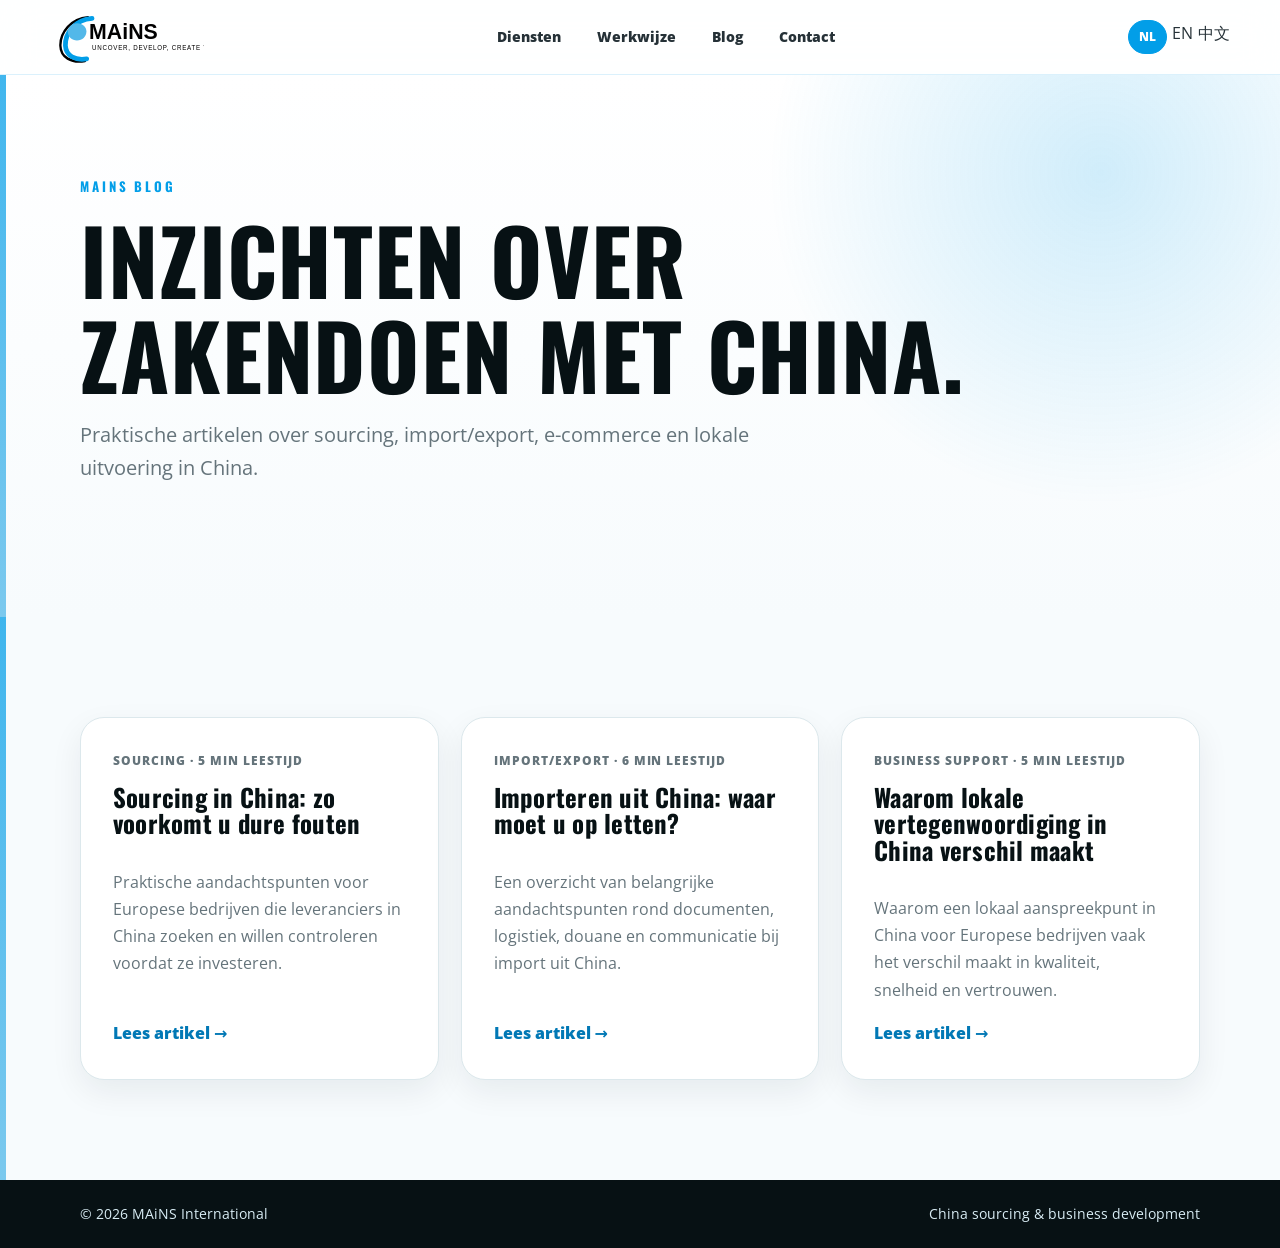
==== blog/index.html @ 285e6d2f "Add MAiNS blog section and initial articles" ====
<!doctype html>
<html lang="nl">
<head>
  <meta charset="utf-8">
  <meta name="viewport" content="width=device-width, initial-scale=1">
  <title>MAiNS Blog — China sourcing & business development</title>
  <meta name="description" content="Praktische artikelen over sourcing, import/export, e-commerce en lokale business support in China.">
  <meta property="og:title" content="MAiNS Blog — China sourcing & business development">
  <meta property="og:description" content="Praktische artikelen over sourcing, import/export, e-commerce en lokale business support in China.">
  <meta property="og:type" content="website">
  <meta name="theme-color" content="#029ee8">
  <link rel="stylesheet" href="../assets/styles.css?v=20260630-5">
</head>
<body>
  <a class="skip" href="#main">Naar inhoud</a>
  <header class="site-header" id="top">
    <nav class="nav" aria-label="Hoofdnavigatie">
      <a class="brand" href="../" aria-label="MAiNS International home"><img src="../assets/mains-logo.svg" alt="MAiNS International"></a>
      <div class="nav-links always-visible"><a href="../#services">Diensten</a><a href="../#process">Werkwijze</a><a href="./">Blog</a><a href="../#contact">Contact</a></div>
      <div class="language"><a class="lang-link active" href="../">NL</a><span>EN</span><span>中文</span></div>
    </nav>
  </header>
  <main id="main">
    <section class="blog-hero section">
      <div class="wrap">
        <p class="eyebrow">MAiNS Blog</p>
        <h1>Inzichten over zakendoen met China.</h1>
        <p class="lead">Praktische artikelen over sourcing, import/export, e-commerce en lokale uitvoering in China.</p>
      </div>
    </section>
    <section class="section blog-list-section">
      <div class="wrap blog-grid">
        <article class="blog-card">
          <p class="blog-meta">Sourcing · 5 min leestijd</p>
          <h2><a href="sourcing-in-china-voorkom-dure-fouten.html">Sourcing in China: zo voorkomt u dure fouten</a></h2>
          <p>Praktische aandachtspunten voor Europese bedrijven die leveranciers in China zoeken en willen controleren voordat ze investeren.</p>
          <a class="blog-read" href="sourcing-in-china-voorkom-dure-fouten.html">Lees artikel →</a>
        </article>
        <article class="blog-card">
          <p class="blog-meta">Import/export · 6 min leestijd</p>
          <h2><a href="importeren-uit-china-waar-moet-u-op-letten.html">Importeren uit China: waar moet u op letten?</a></h2>
          <p>Een overzicht van belangrijke aandachtspunten rond documenten, logistiek, douane en communicatie bij import uit China.</p>
          <a class="blog-read" href="importeren-uit-china-waar-moet-u-op-letten.html">Lees artikel →</a>
        </article>
        <article class="blog-card">
          <p class="blog-meta">Business support · 5 min leestijd</p>
          <h2><a href="waarom-lokale-vertegenwoordiging-in-china-verschil-maakt.html">Waarom lokale vertegenwoordiging in China verschil maakt</a></h2>
          <p>Waarom een lokaal aanspreekpunt in China voor Europese bedrijven vaak het verschil maakt in kwaliteit, snelheid en vertrouwen.</p>
          <a class="blog-read" href="waarom-lokale-vertegenwoordiging-in-china-verschil-maakt.html">Lees artikel →</a>
        </article>
      </div>
    </section>
  </main>
  <footer class="footer"><div class="wrap footer-inner"><span>© 2026 MAiNS International</span><span>China sourcing & business development</span></div></footer>
</body>
</html>
---- assets/styles.css ----
@import url('https://fonts.googleapis.com/css2?family=Open+Sans:wght@400;600;700;800&family=Oswald:wght@500;600;700&display=swap');

:root {
  --ink: #071114;
  --text: #263238;
  --muted: #65747b;
  --line: #dce8ec;
  --bg: #f7fbfd;
  --panel: #ffffff;
  --blue: #029ee8;
  --blue-dark: #0178b5;
  --light-blue: #52b8e9;
  --cream: #f2fbff;
  --shadow: 0 22px 60px rgba(5, 28, 38, .10);
  --shadow-soft: 0 12px 32px rgba(5, 28, 38, .07);
  --radius: 22px;
}

* { box-sizing: border-box; }
html { scroll-behavior: smooth; }
body {
  margin: 0;
  font-family: 'Open Sans', system-ui, -apple-system, BlinkMacSystemFont, sans-serif;
  color: var(--text);
  background: var(--bg);
  line-height: 1.7;
  -webkit-font-smoothing: antialiased;
}

.skip { position: absolute; left: -999px; }
.skip:focus { left: 1rem; top: 1rem; background: var(--blue); color: #fff; padding: .7rem 1rem; z-index: 999; border-radius: 999px; }
.wrap { width: min(1120px, calc(100% - 48px)); margin-inline: auto; }

.site-header {
  position: sticky;
  top: 0;
  z-index: 100;
  background: rgba(255, 255, 255, .88);
  backdrop-filter: blur(18px);
  border-bottom: 1px solid rgba(2, 158, 232, .14);
}
.nav {
  min-height: 74px;
  width: min(1180px, calc(100% - 48px));
  margin: auto;
  display: flex;
  align-items: center;
  justify-content: space-between;
  gap: 1rem;
}
.brand img { width: 154px; height: auto; display: block; }
.nav-links { display: flex; gap: .35rem; align-items: center; }
.nav-links a {
  color: #253137;
  text-decoration: none;
  font-weight: 800;
  font-size: .9rem;
  padding: .6rem .95rem;
  border-radius: 999px;
  transition: .2s ease;
}
.nav-links a:hover { background: rgba(2,158,232,.10); color: var(--blue-dark); }
.menu-toggle { display: none; }
.language { display: flex; gap: .32rem; }
.language button {
  appearance: none;
  border: 1px solid rgba(2,158,232,.24);
  background: #fff;
  color: var(--ink);
  border-radius: 999px;
  padding: .38rem .62rem;
  font-size: .72rem;
  font-weight: 900;
  cursor: pointer;
  transition: .2s ease;
}
.language button:hover,
.language button.active { border-color: var(--blue); background: var(--blue); color: #fff; }

.section { padding: 100px 0; position: relative; }
.section::before {
  content: '';
  position: absolute;
  inset: 0 auto 0 0;
  width: 6px;
  background: linear-gradient(180deg, var(--blue), var(--light-blue));
  opacity: .75;
}
.section.muted { background: linear-gradient(180deg, #f1f8fb, var(--bg)); border-block: 1px solid var(--line); }

.eyebrow {
  text-transform: uppercase;
  letter-spacing: .22em;
  color: var(--blue);
  font-family: 'Oswald', sans-serif;
  font-weight: 800;
  font-size: .82rem;
  margin: 0 0 .9rem;
}
h1, h2, h3 {
  font-family: 'Oswald', sans-serif;
  color: var(--ink);
  text-transform: uppercase;
  line-height: 1.06;
  margin: 0 0 1rem;
  letter-spacing: .01em;
}
h1 { font-size: clamp(3rem, 7vw, 6.3rem); max-width: 980px; }
h2 { font-size: clamp(2rem, 4vw, 3.55rem); max-width: 900px; }
h3 { font-size: 1.28rem; }
.lead { font-size: clamp(1.08rem, 1.55vw, 1.28rem); color: var(--muted); max-width: 760px; margin: 0 0 2rem; }
.section-intro { font-size: 1.08rem; color: var(--muted); max-width: 780px; margin: 0 0 2.6rem; }
.quote { font-weight: 900; color: var(--ink); letter-spacing: .055em; text-transform: uppercase; font-size: .9rem; margin-top: 1.35rem; }

.actions { display: flex; gap: .8rem; flex-wrap: wrap; margin-top: 2rem; }
.button {
  display: inline-flex;
  align-items: center;
  justify-content: center;
  text-decoration: none;
  border-radius: 14px;
  font-weight: 900;
  font-size: .9rem;
  padding: 1rem 1.45rem;
  border: 2px solid var(--blue);
  text-transform: uppercase;
  letter-spacing: .03em;
  transition: .22s ease;
}
.button.primary { background: linear-gradient(135deg, var(--blue), var(--blue-dark)); color: #fff; border-color: transparent; box-shadow: 0 14px 30px rgba(2,158,232,.30); }
.button.primary:hover { transform: translateY(-2px); box-shadow: 0 18px 38px rgba(2,158,232,.42); }
.button.ghost { color: var(--blue-dark); background: rgba(255,255,255,.62); }
.button.ghost:hover { background: rgba(2,158,232,.1); }

.hero {
  min-height: 720px;
  display: grid;
  align-items: center;
  overflow: hidden;
  background:
    radial-gradient(circle at 92% 22%, rgba(2,158,232,.22), transparent 28%),
    radial-gradient(circle at 78% 70%, rgba(82,184,233,.16), transparent 24%),
    linear-gradient(180deg, #fff, var(--bg));
}
.hero::after {
  content: 'MAiNS';
  position: absolute;
  right: clamp(-2rem, 3vw, 5rem);
  bottom: 5rem;
  font-family: 'Oswald', sans-serif;
  font-size: clamp(6rem, 18vw, 16rem);
  font-weight: 700;
  line-height: 1;
  color: rgba(2, 158, 232, .055);
  pointer-events: none;
}
.hero-grid { max-width: 980px; position: relative; z-index: 1; }
.hero-tags { display: flex; gap: .6rem; flex-wrap: wrap; margin-top: 1.35rem; }
.hero-tags span {
  display: inline-flex;
  align-items: center;
  gap: .45rem;
  padding: .62rem .9rem;
  border-radius: 999px;
  background: #fff;
  border: 1px solid rgba(2,158,232,.18);
  color: var(--ink);
  font-weight: 900;
  font-size: .84rem;
  box-shadow: 0 8px 24px rgba(5, 28, 38, .06);
}
.hero-tags span::before { content: ''; width: .42rem; height: .42rem; border-radius: 999px; background: var(--blue); }

.cards { display: grid; gap: 1.35rem; margin-top: 2.5rem; }
.cards.four { grid-template-columns: repeat(4, 1fr); }
.cards.three { grid-template-columns: repeat(3, 1fr); }
.card {
  background: rgba(255,255,255,.94);
  border: 1px solid var(--line);
  border-radius: 24px;
  padding: 2rem 1.45rem;
  box-shadow: var(--shadow-soft);
  transition: .25s ease;
  display: flex;
  flex-direction: column;
}
.card:hover { transform: translateY(-5px); box-shadow: var(--shadow); border-color: rgba(2,158,232,.36); }
.card-number { color: var(--blue); font-family: 'Oswald', sans-serif; font-size: 1.05rem; font-weight: 800; display: block; margin-bottom: .75rem; }
.card h3 { text-transform: none; margin-bottom: .75rem; }
.card p { color: var(--text); font-size: .96rem; margin: 0 0 1rem; }
.card ul { padding-left: 1.1rem; margin: auto 0 0; font-size: .9rem; }
.card li { color: var(--muted); margin-bottom: .4rem; }

.steps { display: grid; grid-template-columns: repeat(4, 1fr); gap: 1rem; margin-top: 2.5rem; }
.step { background: var(--panel); border: 1px solid var(--line); border-radius: 22px; padding: 1.45rem; border-top: 5px solid var(--light-blue); box-shadow: var(--shadow-soft); }
.step b { font-family: 'Oswald', sans-serif; color: var(--ink); text-transform: uppercase; font-size: .98rem; display: block; margin-bottom: .55rem; }
.step span { color: var(--muted); }

.callout-section { background: linear-gradient(135deg, var(--ink), var(--blue-dark)); color: #fff; }
.callout-section::before { background: rgba(255,255,255,.42); }
.callout-card { display: grid; grid-template-columns: 1.08fr .92fr; gap: 3rem; align-items: start; }
.callout-card .eyebrow, .callout-card h2, .callout-card p { color: #fff; }
.callout-card p { font-size: 1.08rem; max-width: 720px; }
.checklist { display: grid; gap: .75rem; margin: 0; padding: 0; list-style: none; }
.checklist li { background: rgba(255,255,255,.12); border: 1px solid rgba(255,255,255,.22); padding: 1rem 1.25rem 1rem 2.6rem; border-radius: 16px; font-weight: 800; position: relative; }
.checklist li::before { content: '✓'; position: absolute; left: 1rem; top: 50%; transform: translateY(-50%); font-weight: 900; color: #fff; }

.contact { background: #fff; }
.contact-grid { display: grid; grid-template-columns: 1fr .82fr; gap: 3rem; align-items: start; }
.contact-note { color: var(--muted); font-weight: 700; margin: 1rem 0 1.5rem; }
.address-card { background: var(--ink); color: #dff5ff; border-radius: 26px; padding: 2rem; box-shadow: var(--shadow); font-style: normal; }
.address-card strong { color: #fff; }
.address-card a { color: #fff; text-decoration-color: rgba(255,255,255,.55); }

.blog-hero { min-height: 440px; display: grid; align-items: center; background: radial-gradient(circle at 86% 18%, rgba(2,158,232,.18), transparent 28%), linear-gradient(180deg, #fff, var(--bg)); }
.blog-grid { display: grid; grid-template-columns: repeat(3, 1fr); gap: 1.35rem; }
.blog-card { background: #fff; border: 1px solid var(--line); border-radius: 24px; padding: 2rem; box-shadow: var(--shadow-soft); display: flex; flex-direction: column; min-height: 320px; transition: .25s ease; }
.blog-card:hover { transform: translateY(-5px); box-shadow: var(--shadow); border-color: rgba(2,158,232,.36); }
.blog-card h2 { font-size: 1.55rem; text-transform: none; }
.blog-card h2 a { color: var(--ink); text-decoration: none; }
.blog-card p { color: var(--muted); }
.blog-meta { color: var(--blue-dark); font-weight: 900; text-transform: uppercase; letter-spacing: .08em; font-size: .78rem; margin: 0 0 .8rem; }
.blog-read, .blog-back { color: var(--blue-dark); font-weight: 900; text-decoration: none; }
.blog-read { margin-top: auto; }
.article-wrap { max-width: 820px; }
.article h1 { font-size: clamp(2.45rem, 5vw, 4.8rem); }
.article h2 { font-size: clamp(1.55rem, 3vw, 2.25rem); margin-top: 2.2rem; text-transform: none; }
.article p { font-size: 1.06rem; color: var(--text); }
.article-cta { margin-top: 3rem; padding: 2rem; border-radius: 24px; background: linear-gradient(135deg, var(--ink), var(--blue-dark)); color: #fff; }
.article-cta h2, .article-cta p { color: #fff; }
.article-cta h2 { margin-top: 0; }
.lang-link { color: var(--ink); text-decoration: none; border: 1px solid rgba(2,158,232,.24); border-radius: 999px; padding: .38rem .62rem; font-size: .72rem; font-weight: 900; }
.lang-link.active { background: var(--blue); color: #fff; border-color: var(--blue); }

.footer { background: var(--ink); color: #d8ecf4; padding: 1.35rem 0; }
.footer-inner { display: flex; align-items: center; justify-content: space-between; gap: 1rem; font-size: .9rem; }

@media (max-width: 980px) {
  .nav { flex-wrap: wrap; padding: .8rem 0; }
  .menu-toggle { display: inline-flex; appearance: none; border: 1px solid var(--line); border-radius: 999px; padding: .5rem .8rem; background: #fff; font-weight: 900; }
  .nav-links { display: none; width: 100%; order: 4; flex-direction: column; align-items: stretch; padding-bottom: .75rem; }
  .nav-links.open { display: flex; }
  .nav-links a { background: #fff; }
  .contact-grid, .callout-card { grid-template-columns: 1fr; }
  .blog-grid { grid-template-columns: 1fr; }
  .cards.four, .cards.three, .steps { grid-template-columns: repeat(2, 1fr); }
  .hero { min-height: auto; padding: 72px 0; }
}

@media (max-width: 640px) {
  .wrap, .nav { width: min(100% - 28px, 1120px); }
  .section { padding: 72px 0; }
  h1 { font-size: clamp(2.5rem, 13vw, 4rem); }
  .actions .button { width: 100%; }
  .cards.four, .cards.three, .steps { grid-template-columns: 1fr; }
  .footer-inner { flex-direction: column; align-items: flex-start; }
  .brand img { width: 135px; }
  .language { width: 100%; order: 3; }
}
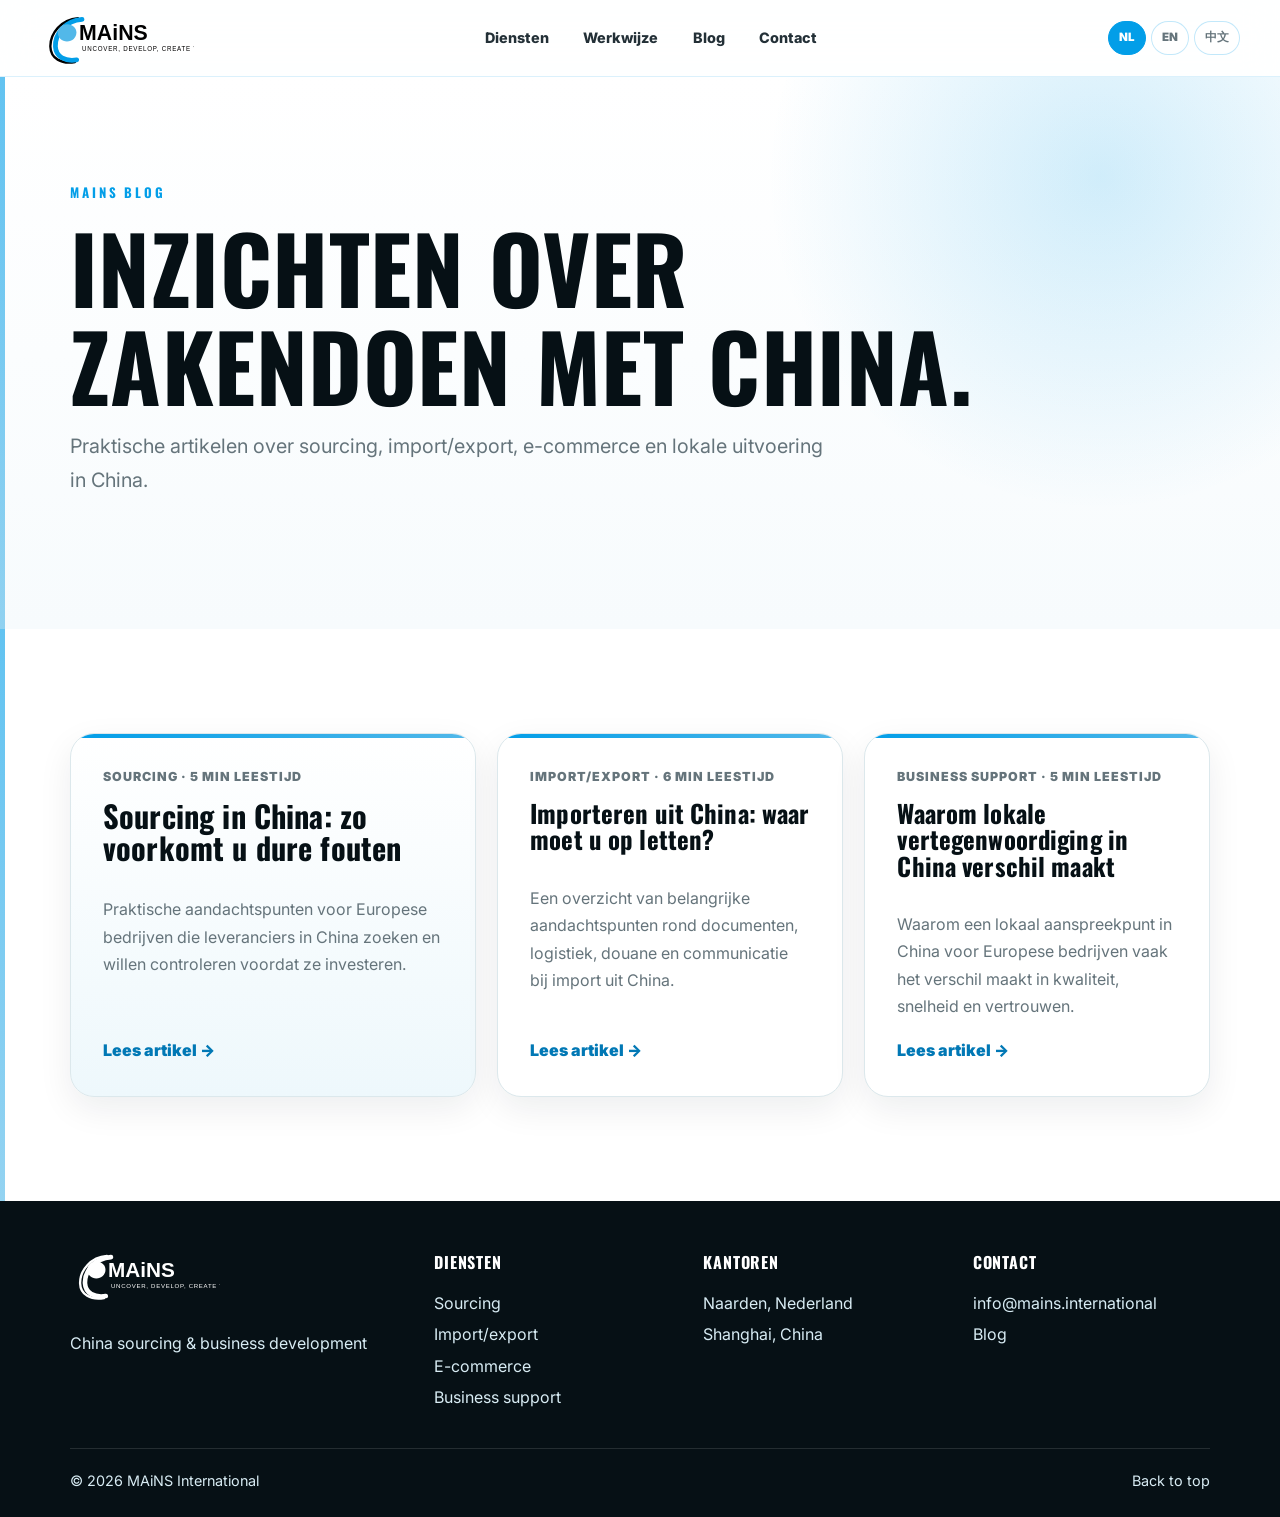
==== commit 33be60ca: "Upgrade MAiNS premium visual design" ====
--- a/blog/index.html
+++ b/blog/index.html
@@ -9,7 +9,7 @@
   <meta property="og:description" content="Praktische artikelen over sourcing, import/export, e-commerce en lokale business support in China.">
   <meta property="og:type" content="website">
   <meta name="theme-color" content="#029ee8">
-  <link rel="stylesheet" href="../assets/styles.css?v=20260630-5">
+  <link rel="stylesheet" href="../assets/styles.css?v=20260630-6">
 </head>
 <body>
   <a class="skip" href="#main">Naar inhoud</a>
@@ -30,7 +30,7 @@
     </section>
     <section class="section blog-list-section">
       <div class="wrap blog-grid">
-        <article class="blog-card">
+        <article class="blog-card featured">
           <p class="blog-meta">Sourcing · 5 min leestijd</p>
           <h2><a href="sourcing-in-china-voorkom-dure-fouten.html">Sourcing in China: zo voorkomt u dure fouten</a></h2>
           <p>Praktische aandachtspunten voor Europese bedrijven die leveranciers in China zoeken en willen controleren voordat ze investeren.</p>
@@ -51,6 +51,14 @@
       </div>
     </section>
   </main>
-  <footer class="footer"><div class="wrap footer-inner"><span>© 2026 MAiNS International</span><span>China sourcing & business development</span></div></footer>
+  <footer class="footer">
+    <div class="wrap footer-grid">
+      <div><img src="../assets/mains-logo.svg" alt="MAiNS International" class="footer-logo"><p>China sourcing & business development</p></div>
+      <div><strong>Diensten</strong><a href="../#services">Sourcing</a><a href="../#services">Import/export</a><a href="../#services">E-commerce</a><a href="../#services">Business support</a></div>
+      <div><strong>Kantoren</strong><span>Naarden, Nederland</span><span>Shanghai, China</span></div>
+      <div><strong>Contact</strong><a href="mailto:info@mains.international">info@mains.international</a><a href="./">Blog</a></div>
+    </div>
+    <div class="wrap footer-bottom"><span>© 2026 MAiNS International</span><a href="#top">Back to top</a></div>
+  </footer>
 </body>
 </html>
--- a/assets/styles.css
+++ b/assets/styles.css
@@ -1,8 +1,8 @@
-@import url('https://fonts.googleapis.com/css2?family=Open+Sans:wght@400;600;700;800&family=Oswald:wght@500;600;700&display=swap');
+@import url('https://fonts.googleapis.com/css2?family=Inter:wght@400;500;600;700;800&family=Oswald:wght@500;600;700&display=swap');
 
 :root {
-  --ink: #071114;
-  --text: #263238;
+  --ink: #061015;
+  --text: #28363c;
   --muted: #65747b;
   --line: #dce8ec;
   --bg: #f7fbfd;
@@ -10,26 +10,26 @@
   --blue: #029ee8;
   --blue-dark: #0178b5;
   --light-blue: #52b8e9;
-  --cream: #f2fbff;
-  --shadow: 0 22px 60px rgba(5, 28, 38, .10);
-  --shadow-soft: 0 12px 32px rgba(5, 28, 38, .07);
-  --radius: 22px;
+  --soft: #eef8fc;
+  --shadow: 0 24px 70px rgba(5, 28, 38, .11);
+  --shadow-soft: 0 12px 34px rgba(5, 28, 38, .075);
+  --radius: 24px;
 }
 
 * { box-sizing: border-box; }
 html { scroll-behavior: smooth; }
 body {
   margin: 0;
-  font-family: 'Open Sans', system-ui, -apple-system, BlinkMacSystemFont, sans-serif;
+  font-family: 'Inter', system-ui, -apple-system, BlinkMacSystemFont, sans-serif;
   color: var(--text);
   background: var(--bg);
-  line-height: 1.7;
+  line-height: 1.72;
   -webkit-font-smoothing: antialiased;
 }
 
 .skip { position: absolute; left: -999px; }
 .skip:focus { left: 1rem; top: 1rem; background: var(--blue); color: #fff; padding: .7rem 1rem; z-index: 999; border-radius: 999px; }
-.wrap { width: min(1120px, calc(100% - 48px)); margin-inline: auto; }
+.wrap { width: min(1140px, calc(100% - 48px)); margin-inline: auto; }
 
 .site-header {
   position: sticky;
@@ -40,8 +40,8 @@
   border-bottom: 1px solid rgba(2, 158, 232, .14);
 }
 .nav {
-  min-height: 74px;
-  width: min(1180px, calc(100% - 48px));
+  min-height: 76px;
+  width: min(1200px, calc(100% - 48px));
   margin: auto;
   display: flex;
   align-items: center;
@@ -49,20 +49,21 @@
   gap: 1rem;
 }
 .brand img { width: 154px; height: auto; display: block; }
-.nav-links { display: flex; gap: .35rem; align-items: center; }
+.nav-links { display: flex; gap: .25rem; align-items: center; }
 .nav-links a {
-  color: #253137;
+  color: #233037;
   text-decoration: none;
   font-weight: 800;
   font-size: .9rem;
-  padding: .6rem .95rem;
+  padding: .62rem .95rem;
   border-radius: 999px;
   transition: .2s ease;
 }
 .nav-links a:hover { background: rgba(2,158,232,.10); color: var(--blue-dark); }
 .menu-toggle { display: none; }
-.language { display: flex; gap: .32rem; }
-.language button {
+.language { display: flex; gap: .32rem; align-items: center; }
+.language button,
+.language span {
   appearance: none;
   border: 1px solid rgba(2,158,232,.24);
   background: #fff;
@@ -74,18 +75,13 @@
   cursor: pointer;
   transition: .2s ease;
 }
+.language span { color: var(--muted); cursor: default; }
 .language button:hover,
 .language button.active { border-color: var(--blue); background: var(--blue); color: #fff; }
-
-.section { padding: 100px 0; position: relative; }
-.section::before {
-  content: '';
-  position: absolute;
-  inset: 0 auto 0 0;
-  width: 6px;
-  background: linear-gradient(180deg, var(--blue), var(--light-blue));
-  opacity: .75;
-}
+.lang-link { color: #fff; text-decoration: none; background: var(--blue); border: 1px solid var(--blue); border-radius: 999px; padding: .38rem .62rem; font-size: .72rem; font-weight: 900; }
+
+.section { padding: 104px 0; position: relative; }
+.section::before { content: ''; position: absolute; inset: 0 auto 0 0; width: 5px; background: linear-gradient(180deg, var(--blue), var(--light-blue)); opacity: .62; }
 .section.muted { background: linear-gradient(180deg, #f1f8fb, var(--bg)); border-block: 1px solid var(--line); }
 
 .eyebrow {
@@ -97,103 +93,59 @@
   font-size: .82rem;
   margin: 0 0 .9rem;
 }
-h1, h2, h3 {
-  font-family: 'Oswald', sans-serif;
-  color: var(--ink);
-  text-transform: uppercase;
-  line-height: 1.06;
-  margin: 0 0 1rem;
-  letter-spacing: .01em;
-}
-h1 { font-size: clamp(3rem, 7vw, 6.3rem); max-width: 980px; }
-h2 { font-size: clamp(2rem, 4vw, 3.55rem); max-width: 900px; }
-h3 { font-size: 1.28rem; }
-.lead { font-size: clamp(1.08rem, 1.55vw, 1.28rem); color: var(--muted); max-width: 760px; margin: 0 0 2rem; }
+h1, h2, h3 { font-family: 'Oswald', sans-serif; color: var(--ink); line-height: 1.06; margin: 0 0 1rem; letter-spacing: .005em; }
+h1 { font-size: clamp(3.1rem, 7.2vw, 6.4rem); max-width: 1010px; text-transform: uppercase; }
+h2 { font-size: clamp(2rem, 4vw, 3.55rem); max-width: 900px; text-transform: uppercase; }
+h3 { font-size: 1.32rem; }
+.lead { font-size: clamp(1.08rem, 1.55vw, 1.28rem); color: var(--muted); max-width: 760px; margin: 0 0 1.7rem; }
 .section-intro { font-size: 1.08rem; color: var(--muted); max-width: 780px; margin: 0 0 2.6rem; }
-.quote { font-weight: 900; color: var(--ink); letter-spacing: .055em; text-transform: uppercase; font-size: .9rem; margin-top: 1.35rem; }
 
 .actions { display: flex; gap: .8rem; flex-wrap: wrap; margin-top: 2rem; }
-.button {
-  display: inline-flex;
-  align-items: center;
-  justify-content: center;
-  text-decoration: none;
-  border-radius: 14px;
-  font-weight: 900;
-  font-size: .9rem;
-  padding: 1rem 1.45rem;
-  border: 2px solid var(--blue);
-  text-transform: uppercase;
-  letter-spacing: .03em;
-  transition: .22s ease;
-}
+.button { display: inline-flex; align-items: center; justify-content: center; text-decoration: none; border-radius: 14px; font-weight: 900; font-size: .9rem; padding: 1rem 1.45rem; border: 2px solid var(--blue); text-transform: uppercase; letter-spacing: .03em; transition: .22s ease; }
 .button.primary { background: linear-gradient(135deg, var(--blue), var(--blue-dark)); color: #fff; border-color: transparent; box-shadow: 0 14px 30px rgba(2,158,232,.30); }
 .button.primary:hover { transform: translateY(-2px); box-shadow: 0 18px 38px rgba(2,158,232,.42); }
-.button.ghost { color: var(--blue-dark); background: rgba(255,255,255,.62); }
-.button.ghost:hover { background: rgba(2,158,232,.1); }
-
-.hero {
-  min-height: 720px;
-  display: grid;
-  align-items: center;
-  overflow: hidden;
-  background:
-    radial-gradient(circle at 92% 22%, rgba(2,158,232,.22), transparent 28%),
-    radial-gradient(circle at 78% 70%, rgba(82,184,233,.16), transparent 24%),
-    linear-gradient(180deg, #fff, var(--bg));
-}
-.hero::after {
-  content: 'MAiNS';
-  position: absolute;
-  right: clamp(-2rem, 3vw, 5rem);
-  bottom: 5rem;
-  font-family: 'Oswald', sans-serif;
-  font-size: clamp(6rem, 18vw, 16rem);
-  font-weight: 700;
-  line-height: 1;
-  color: rgba(2, 158, 232, .055);
-  pointer-events: none;
-}
-.hero-grid { max-width: 980px; position: relative; z-index: 1; }
-.hero-tags { display: flex; gap: .6rem; flex-wrap: wrap; margin-top: 1.35rem; }
-.hero-tags span {
-  display: inline-flex;
-  align-items: center;
-  gap: .45rem;
-  padding: .62rem .9rem;
-  border-radius: 999px;
-  background: #fff;
-  border: 1px solid rgba(2,158,232,.18);
-  color: var(--ink);
-  font-weight: 900;
-  font-size: .84rem;
-  box-shadow: 0 8px 24px rgba(5, 28, 38, .06);
-}
-.hero-tags span::before { content: ''; width: .42rem; height: .42rem; border-radius: 999px; background: var(--blue); }
+.button.ghost { color: var(--blue-dark); background: rgba(255,255,255,.76); }
+.button.ghost:hover { background: rgba(2,158,232,.10); }
+
+.hero { min-height: 760px; display: grid; align-items: center; overflow: hidden; background: radial-gradient(circle at 88% 22%, rgba(2,158,232,.22), transparent 27%), radial-gradient(circle at 70% 76%, rgba(82,184,233,.16), transparent 25%), linear-gradient(180deg, #fff, var(--bg)); }
+.hero::after { content: 'MAiNS'; position: absolute; right: clamp(-4rem, 1vw, 4rem); bottom: 3rem; font-family: 'Oswald', sans-serif; font-size: clamp(6rem, 18vw, 16rem); font-weight: 700; line-height: 1; color: rgba(2, 158, 232, .055); pointer-events: none; }
+.hero-grid { position: relative; z-index: 1; display: grid; gap: 2.4rem; }
+.hero-copy { max-width: 980px; }
+.hero-eyebrow { display: inline-flex; align-items: center; gap: .55rem; padding: .5rem .75rem; background: rgba(255,255,255,.78); border: 1px solid rgba(2,158,232,.18); border-radius: 999px; box-shadow: 0 12px 30px rgba(5,28,38,.06); }
+.hero-proof { display: flex; gap: .55rem; flex-wrap: wrap; margin-top: 1.1rem; }
+.hero-proof span { display: inline-flex; align-items: center; gap: .45rem; padding: .62rem .9rem; border-radius: 999px; background: #fff; border: 1px solid rgba(2,158,232,.18); color: var(--ink); font-weight: 800; font-size: .84rem; box-shadow: 0 8px 24px rgba(5,28,38,.06); }
+.hero-proof span::before { content: ''; width: .42rem; height: .42rem; border-radius: 999px; background: var(--blue); }
+.trade-line { width: min(780px, 100%); display: grid; grid-template-columns: auto 1fr auto 1fr auto; align-items: center; gap: .85rem; color: var(--ink); font-weight: 900; text-transform: uppercase; letter-spacing: .08em; font-size: .86rem; }
+.trade-line i { display: block; height: 2px; background: linear-gradient(90deg, rgba(2,158,232,.12), var(--blue), rgba(2,158,232,.12)); position: relative; }
+.trade-line i::after { content: ''; position: absolute; right: 0; top: 50%; width: .5rem; height: .5rem; border-radius: 50%; background: var(--blue); transform: translateY(-50%); }
+.trade-line strong { color: var(--blue-dark); font-family: 'Oswald', sans-serif; font-size: 1.1rem; }
+
+.trust-strip { background: #fff; border-block: 1px solid var(--line); padding: 24px 0; }
+.trust-grid { display: grid; grid-template-columns: repeat(4, 1fr); gap: 1px; background: var(--line); border: 1px solid var(--line); border-radius: 22px; overflow: hidden; box-shadow: var(--shadow-soft); }
+.trust-grid div { background: #fff; padding: 1.25rem; }
+.trust-grid strong { display: block; color: var(--ink); font-family: 'Oswald', sans-serif; font-size: 1.08rem; margin-bottom: .25rem; }
+.trust-grid span { color: var(--muted); font-size: .92rem; }
 
 .cards { display: grid; gap: 1.35rem; margin-top: 2.5rem; }
 .cards.four { grid-template-columns: repeat(4, 1fr); }
 .cards.three { grid-template-columns: repeat(3, 1fr); }
-.card {
-  background: rgba(255,255,255,.94);
-  border: 1px solid var(--line);
-  border-radius: 24px;
-  padding: 2rem 1.45rem;
-  box-shadow: var(--shadow-soft);
-  transition: .25s ease;
-  display: flex;
-  flex-direction: column;
-}
+.card { background: rgba(255,255,255,.96); border: 1px solid var(--line); border-radius: 24px; padding: 2rem 1.45rem; box-shadow: var(--shadow-soft); transition: .25s ease; display: flex; flex-direction: column; position: relative; overflow: hidden; }
+.card::before { content: ''; position: absolute; inset: 0 0 auto 0; height: 4px; background: linear-gradient(90deg, var(--blue), var(--light-blue)); opacity: .85; }
 .card:hover { transform: translateY(-5px); box-shadow: var(--shadow); border-color: rgba(2,158,232,.36); }
-.card-number { color: var(--blue); font-family: 'Oswald', sans-serif; font-size: 1.05rem; font-weight: 800; display: block; margin-bottom: .75rem; }
+.service-icon { width: 3.1rem; height: 3.1rem; display: inline-grid; place-items: center; border-radius: 16px; background: var(--soft); color: var(--blue-dark); font-family: 'Oswald', sans-serif; font-size: 1.08rem; font-weight: 800; margin-bottom: 1rem; }
 .card h3 { text-transform: none; margin-bottom: .75rem; }
 .card p { color: var(--text); font-size: .96rem; margin: 0 0 1rem; }
-.card ul { padding-left: 1.1rem; margin: auto 0 0; font-size: .9rem; }
-.card li { color: var(--muted); margin-bottom: .4rem; }
-
-.steps { display: grid; grid-template-columns: repeat(4, 1fr); gap: 1rem; margin-top: 2.5rem; }
-.step { background: var(--panel); border: 1px solid var(--line); border-radius: 22px; padding: 1.45rem; border-top: 5px solid var(--light-blue); box-shadow: var(--shadow-soft); }
-.step b { font-family: 'Oswald', sans-serif; color: var(--ink); text-transform: uppercase; font-size: .98rem; display: block; margin-bottom: .55rem; }
+.card .result { color: var(--blue-dark); font-weight: 900; }
+.card ul { padding: 0; list-style: none; margin: auto 0 0; font-size: .9rem; }
+.card li { color: var(--muted); margin-bottom: .45rem; padding-left: 1.25rem; position: relative; }
+.card li::before { content: '✓'; position: absolute; left: 0; color: var(--blue-dark); font-weight: 900; }
+
+.process-route { display: grid; grid-template-columns: repeat(4, 1fr); gap: 1rem; margin-top: 2.7rem; position: relative; }
+.process-route::before { content: ''; position: absolute; left: 8%; right: 8%; top: 2rem; height: 2px; background: linear-gradient(90deg, var(--blue), var(--light-blue)); opacity: .45; }
+.step { background: var(--panel); border: 1px solid var(--line); border-radius: 22px; padding: 4rem 1.45rem 1.45rem; box-shadow: var(--shadow-soft); position: relative; z-index: 1; }
+.step::before { content: counter(step); counter-increment: step; position: absolute; top: 1rem; left: 1.35rem; width: 2rem; height: 2rem; display: grid; place-items: center; border-radius: 50%; background: var(--blue); color: #fff; font-weight: 900; font-size: .86rem; }
+.process-route { counter-reset: step; }
+.step b { font-family: 'Oswald', sans-serif; color: var(--ink); text-transform: uppercase; font-size: 1.05rem; display: block; margin-bottom: .55rem; }
 .step span { color: var(--muted); }
 
 .callout-section { background: linear-gradient(135deg, var(--ink), var(--blue-dark)); color: #fff; }
@@ -205,6 +157,8 @@
 .checklist li { background: rgba(255,255,255,.12); border: 1px solid rgba(255,255,255,.22); padding: 1rem 1.25rem 1rem 2.6rem; border-radius: 16px; font-weight: 800; position: relative; }
 .checklist li::before { content: '✓'; position: absolute; left: 1rem; top: 50%; transform: translateY(-50%); font-weight: 900; color: #fff; }
 
+.split-heading { display: flex; align-items: end; justify-content: space-between; gap: 2rem; }
+.insights-preview { background: linear-gradient(180deg, #fff, var(--bg)); }
 .contact { background: #fff; }
 .contact-grid { display: grid; grid-template-columns: 1fr .82fr; gap: 3rem; align-items: start; }
 .contact-note { color: var(--muted); font-weight: 700; margin: 1rem 0 1.5rem; }
@@ -212,11 +166,15 @@
 .address-card strong { color: #fff; }
 .address-card a { color: #fff; text-decoration-color: rgba(255,255,255,.55); }
 
-.blog-hero { min-height: 440px; display: grid; align-items: center; background: radial-gradient(circle at 86% 18%, rgba(2,158,232,.18), transparent 28%), linear-gradient(180deg, #fff, var(--bg)); }
-.blog-grid { display: grid; grid-template-columns: repeat(3, 1fr); gap: 1.35rem; }
-.blog-card { background: #fff; border: 1px solid var(--line); border-radius: 24px; padding: 2rem; box-shadow: var(--shadow-soft); display: flex; flex-direction: column; min-height: 320px; transition: .25s ease; }
+.blog-hero { min-height: 470px; display: grid; align-items: center; background: radial-gradient(circle at 86% 18%, rgba(2,158,232,.18), transparent 28%), linear-gradient(180deg, #fff, var(--bg)); }
+.blog-list-section { background: #fff; }
+.blog-grid { display: grid; grid-template-columns: 1.08fr .92fr .92fr; gap: 1.35rem; }
+.blog-card { background: #fff; border: 1px solid var(--line); border-radius: 24px; padding: 2rem; box-shadow: var(--shadow-soft); display: flex; flex-direction: column; min-height: 330px; transition: .25s ease; position: relative; overflow: hidden; }
+.blog-card::before { content: ''; position: absolute; inset: 0 0 auto 0; height: 4px; background: linear-gradient(90deg, var(--blue), var(--light-blue)); }
+.blog-card.featured { background: linear-gradient(180deg, #fff, var(--soft)); }
 .blog-card:hover { transform: translateY(-5px); box-shadow: var(--shadow); border-color: rgba(2,158,232,.36); }
 .blog-card h2 { font-size: 1.55rem; text-transform: none; }
+.blog-card.featured h2 { font-size: 1.9rem; }
 .blog-card h2 a { color: var(--ink); text-decoration: none; }
 .blog-card p { color: var(--muted); }
 .blog-meta { color: var(--blue-dark); font-weight: 900; text-transform: uppercase; letter-spacing: .08em; font-size: .78rem; margin: 0 0 .8rem; }
@@ -229,31 +187,38 @@
 .article-cta { margin-top: 3rem; padding: 2rem; border-radius: 24px; background: linear-gradient(135deg, var(--ink), var(--blue-dark)); color: #fff; }
 .article-cta h2, .article-cta p { color: #fff; }
 .article-cta h2 { margin-top: 0; }
-.lang-link { color: var(--ink); text-decoration: none; border: 1px solid rgba(2,158,232,.24); border-radius: 999px; padding: .38rem .62rem; font-size: .72rem; font-weight: 900; }
-.lang-link.active { background: var(--blue); color: #fff; border-color: var(--blue); }
-
-.footer { background: var(--ink); color: #d8ecf4; padding: 1.35rem 0; }
+
+.footer { background: var(--ink); color: #d8ecf4; padding: 3rem 0 1.2rem; }
+.footer-grid { display: grid; grid-template-columns: 1.4fr 1fr 1fr 1fr; gap: 2rem; padding-bottom: 2rem; border-bottom: 1px solid rgba(255,255,255,.12); }
+.footer-logo { width: 150px; filter: brightness(0) invert(1); margin-bottom: 1rem; }
+.footer strong { display: block; color: #fff; margin-bottom: .8rem; font-family: 'Oswald', sans-serif; text-transform: uppercase; letter-spacing: .05em; }
+.footer a, .footer span, .footer p { display: block; color: #d8ecf4; text-decoration: none; margin: .25rem 0; }
+.footer a:hover { color: #fff; }
+.footer-bottom { display: flex; justify-content: space-between; gap: 1rem; padding-top: 1rem; font-size: .9rem; }
 .footer-inner { display: flex; align-items: center; justify-content: space-between; gap: 1rem; font-size: .9rem; }
 
 @media (max-width: 980px) {
   .nav { flex-wrap: wrap; padding: .8rem 0; }
   .menu-toggle { display: inline-flex; appearance: none; border: 1px solid var(--line); border-radius: 999px; padding: .5rem .8rem; background: #fff; font-weight: 900; }
   .nav-links { display: none; width: 100%; order: 4; flex-direction: column; align-items: stretch; padding-bottom: .75rem; }
-  .nav-links.open { display: flex; }
+  .nav-links.open, .nav-links.always-visible { display: flex; }
   .nav-links a { background: #fff; }
-  .contact-grid, .callout-card { grid-template-columns: 1fr; }
-  .blog-grid { grid-template-columns: 1fr; }
-  .cards.four, .cards.three, .steps { grid-template-columns: repeat(2, 1fr); }
-  .hero { min-height: auto; padding: 72px 0; }
+  .contact-grid, .callout-card, .split-heading { grid-template-columns: 1fr; display: grid; }
+  .trust-grid, .cards.four, .cards.three, .process-route, .blog-grid, .footer-grid { grid-template-columns: repeat(2, 1fr); }
+  .process-route::before { display: none; }
+  .hero { min-height: auto; padding: 76px 0; }
 }
 
 @media (max-width: 640px) {
   .wrap, .nav { width: min(100% - 28px, 1120px); }
   .section { padding: 72px 0; }
   h1 { font-size: clamp(2.5rem, 13vw, 4rem); }
+  h2 { font-size: clamp(1.9rem, 10vw, 3rem); }
   .actions .button { width: 100%; }
-  .cards.four, .cards.three, .steps { grid-template-columns: 1fr; }
-  .footer-inner { flex-direction: column; align-items: flex-start; }
+  .trust-grid, .cards.four, .cards.three, .process-route, .blog-grid, .footer-grid { grid-template-columns: 1fr; }
+  .trade-line { grid-template-columns: 1fr; gap: .45rem; }
+  .trade-line i { height: 1px; }
+  .footer-bottom { flex-direction: column; }
   .brand img { width: 135px; }
   .language { width: 100%; order: 3; }
 }
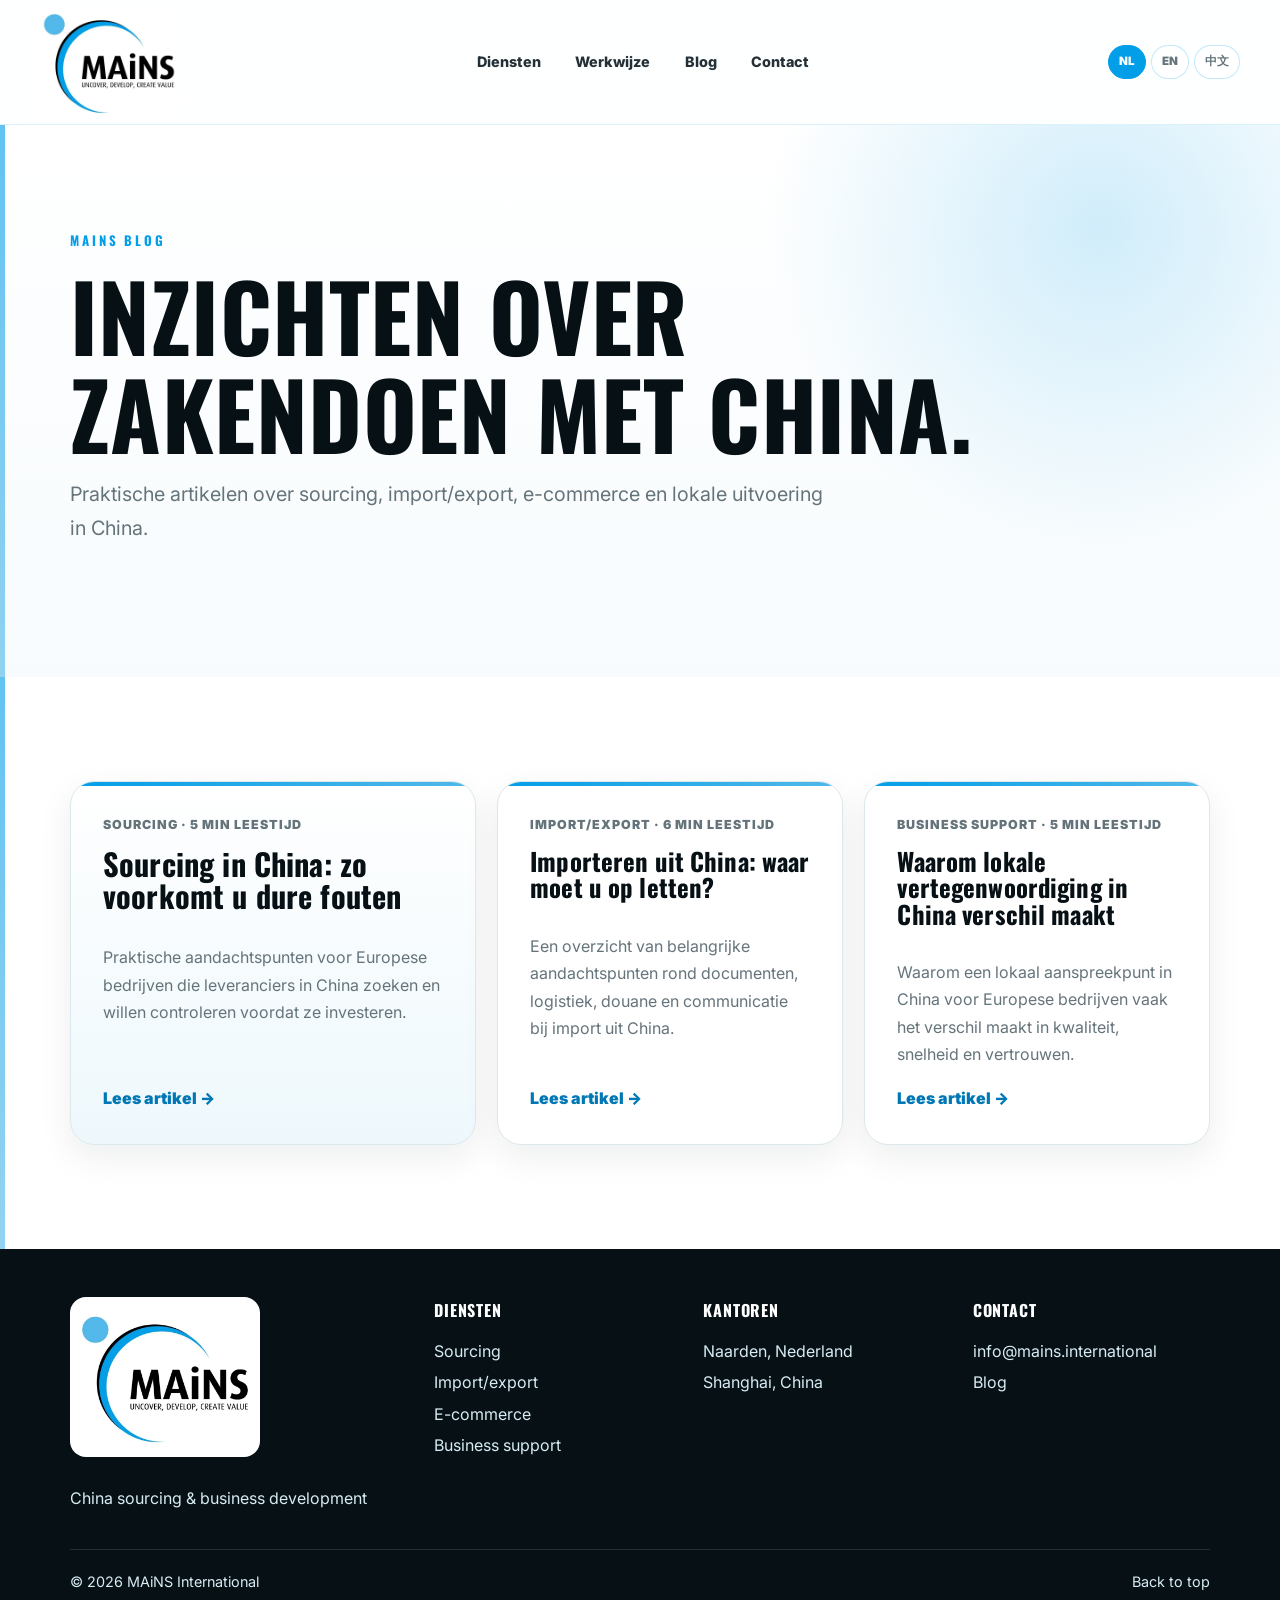
==== commit 2efbb65d: "Replace MAiNS logo with official artwork" ====
--- a/blog/index.html
+++ b/blog/index.html
@@ -15,7 +15,7 @@
   <a class="skip" href="#main">Naar inhoud</a>
   <header class="site-header" id="top">
     <nav class="nav" aria-label="Hoofdnavigatie">
-      <a class="brand" href="../" aria-label="MAiNS International home"><img src="../assets/mains-logo.svg" alt="MAiNS International"></a>
+      <a class="brand" href="../" aria-label="MAiNS International home"><img src="../assets/mains-logo.webp" alt="MAiNS International"></a>
       <div class="nav-links always-visible"><a href="../#services">Diensten</a><a href="../#process">Werkwijze</a><a href="./">Blog</a><a href="../#contact">Contact</a></div>
       <div class="language"><a class="lang-link active" href="../">NL</a><span>EN</span><span>中文</span></div>
     </nav>
@@ -53,7 +53,7 @@
   </main>
   <footer class="footer">
     <div class="wrap footer-grid">
-      <div><img src="../assets/mains-logo.svg" alt="MAiNS International" class="footer-logo"><p>China sourcing & business development</p></div>
+      <div><img src="../assets/mains-logo.webp" alt="MAiNS International" class="footer-logo"><p>China sourcing & business development</p></div>
       <div><strong>Diensten</strong><a href="../#services">Sourcing</a><a href="../#services">Import/export</a><a href="../#services">E-commerce</a><a href="../#services">Business support</a></div>
       <div><strong>Kantoren</strong><span>Naarden, Nederland</span><span>Shanghai, China</span></div>
       <div><strong>Contact</strong><a href="mailto:info@mains.international">info@mains.international</a><a href="./">Blog</a></div>
--- a/assets/styles.css
+++ b/assets/styles.css
@@ -40,7 +40,7 @@
   border-bottom: 1px solid rgba(2, 158, 232, .14);
 }
 .nav {
-  min-height: 76px;
+  min-height: 124px;
   width: min(1200px, calc(100% - 48px));
   margin: auto;
   display: flex;
@@ -48,7 +48,7 @@
   justify-content: space-between;
   gap: 1rem;
 }
-.brand img { width: 154px; height: auto; display: block; }
+.brand img { width: 138px; height: auto; display: block; }
 .nav-links { display: flex; gap: .25rem; align-items: center; }
 .nav-links a {
   color: #233037;
@@ -190,7 +190,7 @@
 
 .footer { background: var(--ink); color: #d8ecf4; padding: 3rem 0 1.2rem; }
 .footer-grid { display: grid; grid-template-columns: 1.4fr 1fr 1fr 1fr; gap: 2rem; padding-bottom: 2rem; border-bottom: 1px solid rgba(255,255,255,.12); }
-.footer-logo { width: 150px; filter: brightness(0) invert(1); margin-bottom: 1rem; }
+.footer-logo { width: 190px; background: #fff; border-radius: 16px; padding: .45rem; margin-bottom: 1rem; }
 .footer strong { display: block; color: #fff; margin-bottom: .8rem; font-family: 'Oswald', sans-serif; text-transform: uppercase; letter-spacing: .05em; }
 .footer a, .footer span, .footer p { display: block; color: #d8ecf4; text-decoration: none; margin: .25rem 0; }
 .footer a:hover { color: #fff; }
@@ -219,6 +219,6 @@
   .trade-line { grid-template-columns: 1fr; gap: .45rem; }
   .trade-line i { height: 1px; }
   .footer-bottom { flex-direction: column; }
-  .brand img { width: 135px; }
+  .brand img { width: 120px; }
   .language { width: 100%; order: 3; }
 }
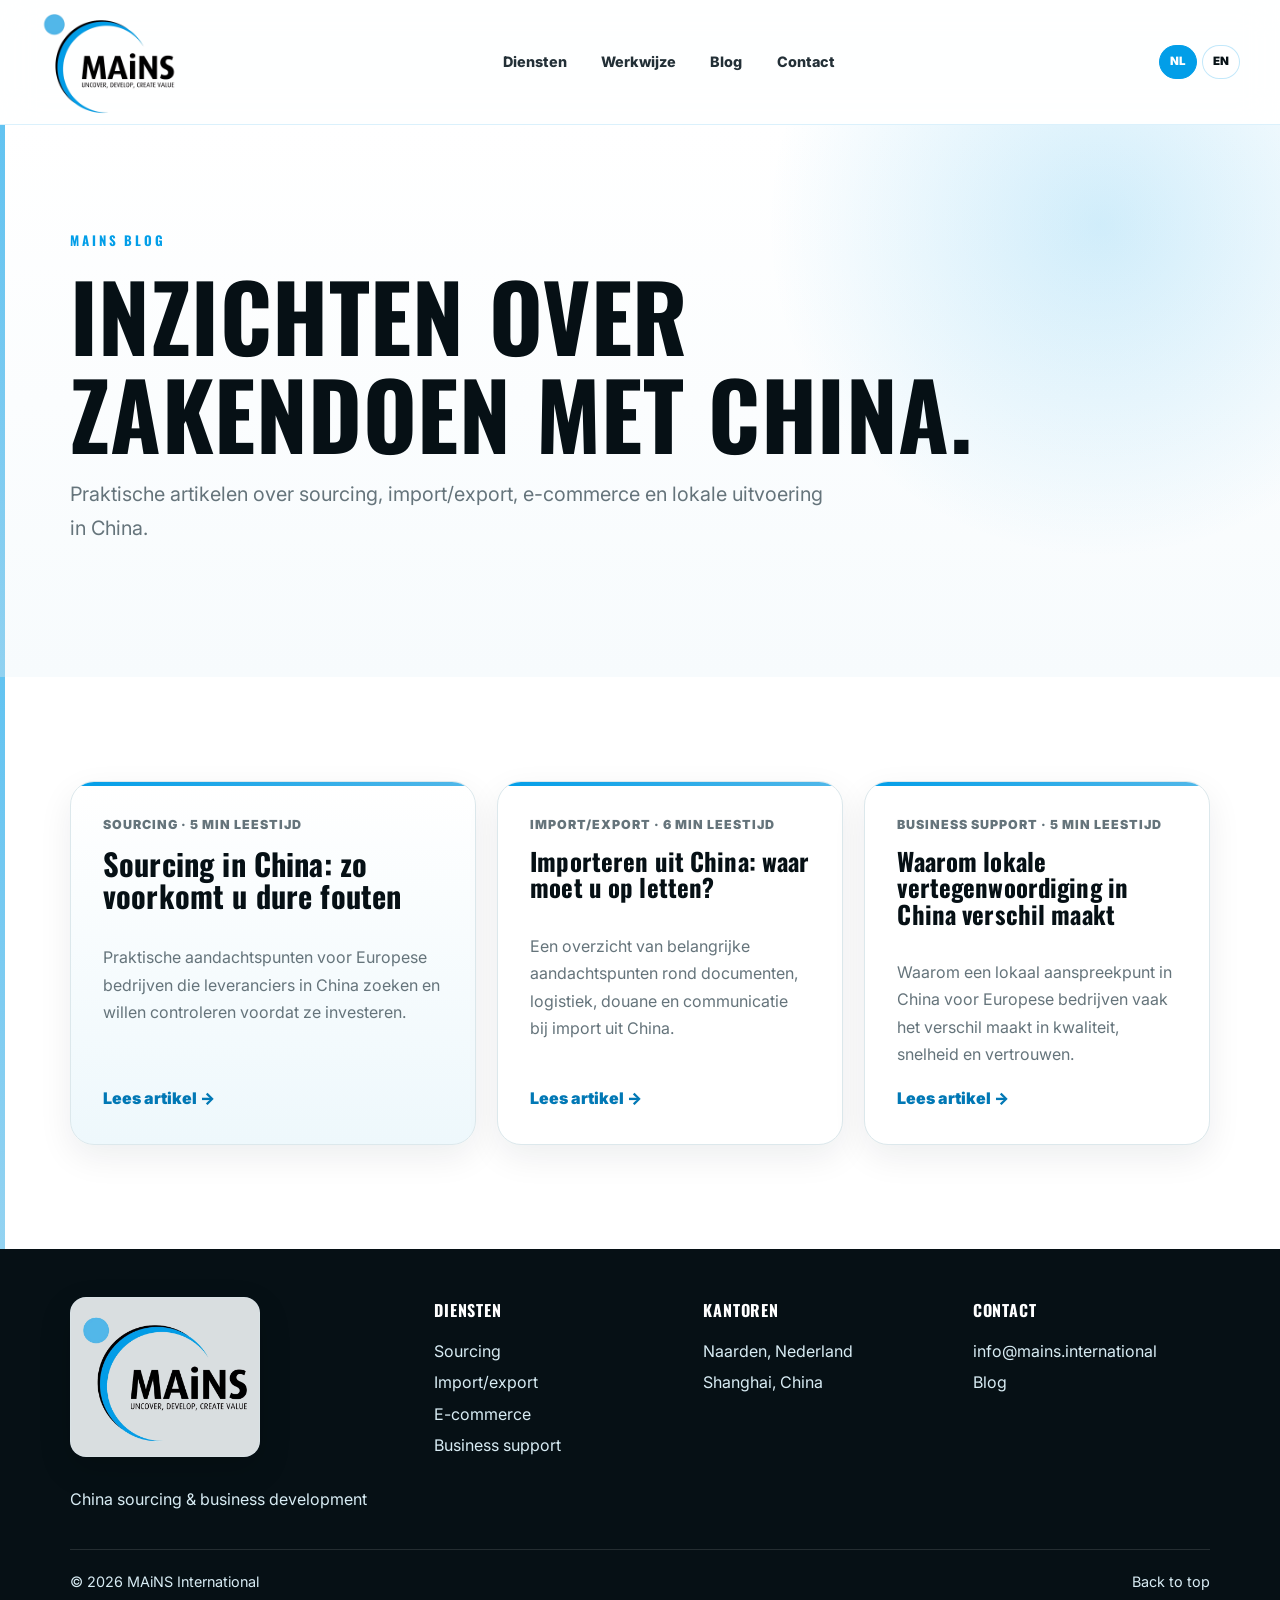
==== commit 6f104578: "Add English blog versions and remove Chinese blog switch" ====
--- a/blog/index.html
+++ b/blog/index.html
@@ -9,6 +9,8 @@
   <meta property="og:description" content="Praktische artikelen over sourcing, import/export, e-commerce en lokale business support in China.">
   <meta property="og:type" content="website">
   <meta name="theme-color" content="#029ee8">
+  <link rel="alternate" hreflang="nl" href="https://siyao1993-maker.github.io/mains-international-site/blog/">
+  <link rel="alternate" hreflang="en" href="https://siyao1993-maker.github.io/mains-international-site/blog/en/">
   <link rel="stylesheet" href="../assets/styles.css?v=20260630-6">
 </head>
 <body>
@@ -17,7 +19,7 @@
     <nav class="nav" aria-label="Hoofdnavigatie">
       <a class="brand" href="../" aria-label="MAiNS International home"><img src="../assets/mains-logo.webp" alt="MAiNS International"></a>
       <div class="nav-links always-visible"><a href="../#services">Diensten</a><a href="../#process">Werkwijze</a><a href="./">Blog</a><a href="../#contact">Contact</a></div>
-      <div class="language"><a class="lang-link active" href="../">NL</a><span>EN</span><span>中文</span></div>
+      <div class="language"><a class="lang-link active" href="./">NL</a><a class="lang-link" href="en/">EN</a></div>
     </nav>
   </header>
   <main id="main">
--- a/assets/styles.css
+++ b/assets/styles.css
@@ -78,7 +78,8 @@
 .language span { color: var(--muted); cursor: default; }
 .language button:hover,
 .language button.active { border-color: var(--blue); background: var(--blue); color: #fff; }
-.lang-link { color: #fff; text-decoration: none; background: var(--blue); border: 1px solid var(--blue); border-radius: 999px; padding: .38rem .62rem; font-size: .72rem; font-weight: 900; }
+.lang-link { color: var(--ink); text-decoration: none; background: #fff; border: 1px solid rgba(2,158,232,.24); border-radius: 999px; padding: .38rem .62rem; font-size: .72rem; font-weight: 900; transition: .2s ease; }
+.lang-link:hover, .lang-link.active { background: var(--blue); color: #fff; border-color: var(--blue); }
 
 .section { padding: 104px 0; position: relative; }
 .section::before { content: ''; position: absolute; inset: 0 auto 0 0; width: 5px; background: linear-gradient(180deg, var(--blue), var(--light-blue)); opacity: .62; }
@@ -190,7 +191,7 @@
 
 .footer { background: var(--ink); color: #d8ecf4; padding: 3rem 0 1.2rem; }
 .footer-grid { display: grid; grid-template-columns: 1.4fr 1fr 1fr 1fr; gap: 2rem; padding-bottom: 2rem; border-bottom: 1px solid rgba(255,255,255,.12); }
-.footer-logo { width: 190px; background: #fff; border-radius: 16px; padding: .45rem; margin-bottom: 1rem; }
+.footer-logo { width: 190px; background: rgba(247, 251, 253, .88); border: 1px solid rgba(216, 236, 244, .28); border-radius: 16px; padding: .45rem; margin-bottom: 1rem; box-shadow: 0 12px 32px rgba(0,0,0,.16); }
 .footer strong { display: block; color: #fff; margin-bottom: .8rem; font-family: 'Oswald', sans-serif; text-transform: uppercase; letter-spacing: .05em; }
 .footer a, .footer span, .footer p { display: block; color: #d8ecf4; text-decoration: none; margin: .25rem 0; }
 .footer a:hover { color: #fff; }
